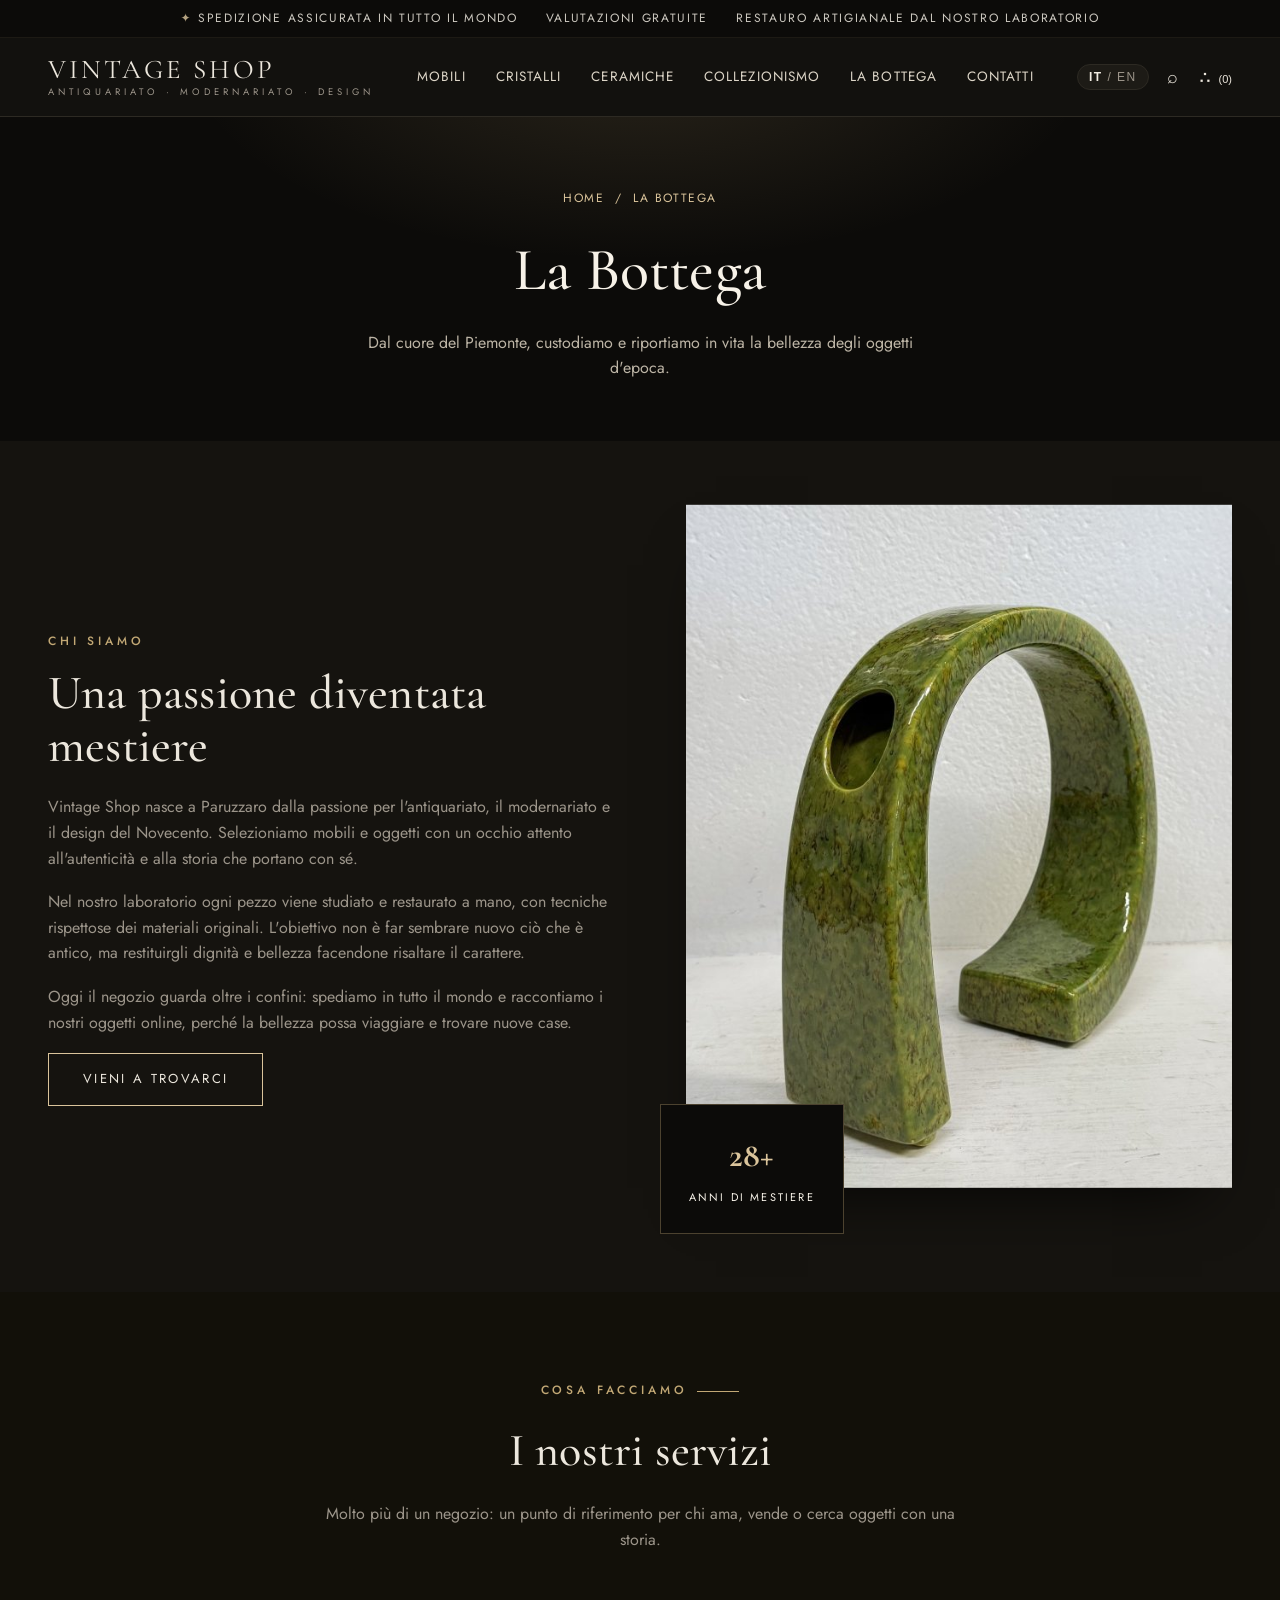
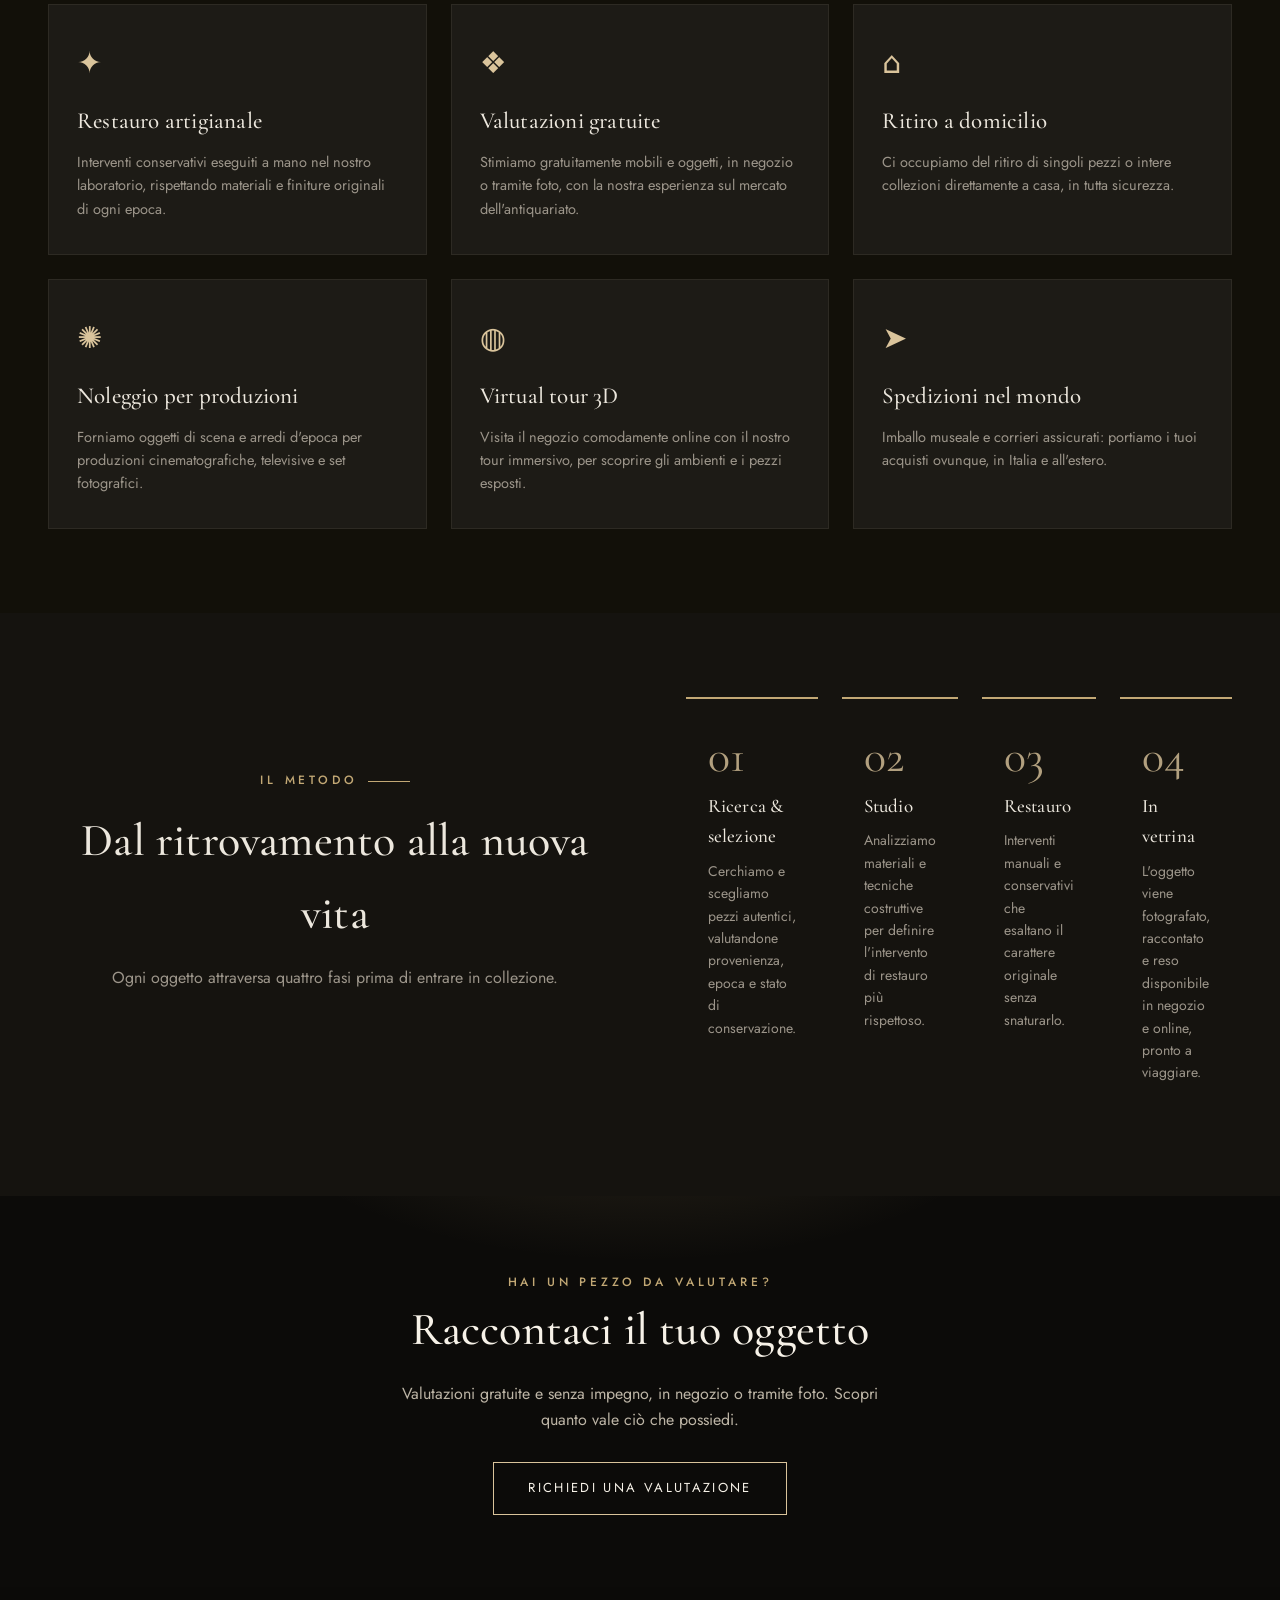
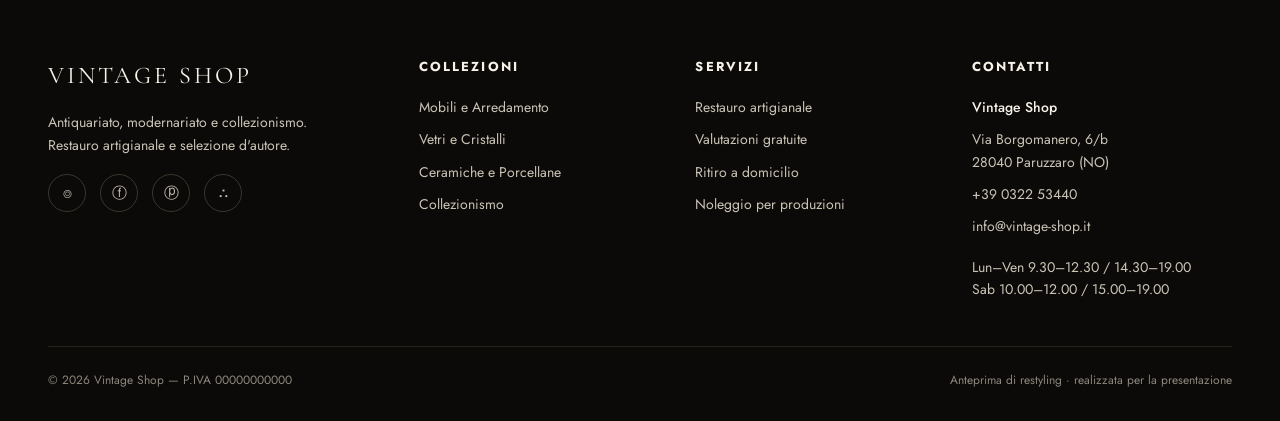
==== bottega.html @ 84ecc203 "Anteprima restyling Vintage Shop (tema Museo, catalogo per categoria, schede reali)" ====
<!DOCTYPE html>
<html lang="it">
<head>
<meta charset="UTF-8">
<meta name="viewport" content="width=device-width, initial-scale=1.0">
<title>La Bottega — Vintage Shop</title>
<meta name="description" content="La bottega di Vintage Shop a Paruzzaro: restauro artigianale, valutazioni gratuite, ritiro a domicilio, noleggio per produzioni e virtual tour 3D.">
<link rel="preconnect" href="https://fonts.googleapis.com">
<link rel="preconnect" href="https://fonts.gstatic.com" crossorigin>
<link href="https://fonts.googleapis.com/css2?family=Cormorant+Garamond:ital,wght@0,400;0,500;0,600;1,400;1,500&family=Jost:wght@300;400;500&display=swap" rel="stylesheet">
<link rel="stylesheet" href="styles.css">
</head>
<body class="theme-museo">

<div class="topbar">
  <div class="container">
    <span><span class="oro">✦</span> Spedizione assicurata in tutto il mondo</span>
    <span>Valutazioni gratuite</span>
    <span>Restauro artigianale dal nostro laboratorio</span>
  </div>
</div>

<header class="site-header">
  <div class="header-inner">
    <a class="brand" href="index.html">
      <span class="name">Vintage Shop</span>
      <span class="sub">Antiquariato · Modernariato · Design</span>
    </a>
    <nav class="nav">
      <a href="catalogo.html">Mobili</a>
      <a href="catalogo.html">Cristalli</a>
      <a href="catalogo.html">Ceramiche</a>
      <a href="catalogo.html">Collezionismo</a>
      <a href="bottega.html">La bottega</a>
      <a href="contatti.html">Contatti</a>
    </nav>
    <div class="header-actions">
      <button class="lang" title="Sito multilingua (anteprima)"><b>IT</b> / EN</button>
      <button class="icon-btn" title="Cerca">⌕</button>
      <button class="icon-btn" title="Carrello">⛬ <small style="font-size:11px">(0)</small></button>
      <button class="burger" id="burger" aria-label="Menu">☰</button>
    </div>
  </div>
  <nav class="mobile-nav" id="mobileNav">
    <a href="catalogo.html">Mobili e Arredamento</a>
    <a href="catalogo.html">Vetri e Cristalli</a>
    <a href="catalogo.html">Ceramiche</a>
    <a href="catalogo.html">Collezionismo</a>
    <a href="bottega.html">La bottega</a>
    <a href="contatti.html">Contatti</a>
  </nav>
</header>

<!-- Page hero -->
<section class="page-hero">
  <div class="container inner">
    <div class="crumbs"><a href="index.html">Home</a> &nbsp;/&nbsp; La Bottega</div>
    <h1>La Bottega</h1>
    <p>Dal cuore del Piemonte, custodiamo e riportiamo in vita la bellezza degli oggetti d'epoca.</p>
  </div>
</section>

<!-- Storytelling -->
<section class="block story">
  <div class="container">
    <div class="txt">
      <span class="eyebrow">Chi siamo</span>
      <h2>Una passione diventata mestiere</h2>
      <p>Vintage Shop nasce a Paruzzaro dalla passione per l'antiquariato, il modernariato e il design del Novecento. Selezioniamo mobili e oggetti con un occhio attento all'autenticità e alla storia che portano con sé.</p>
      <p>Nel nostro laboratorio ogni pezzo viene studiato e restaurato a mano, con tecniche rispettose dei materiali originali. L'obiettivo non è far sembrare nuovo ciò che è antico, ma restituirgli dignità e bellezza facendone risaltare il carattere.</p>
      <p>Oggi il negozio guarda oltre i confini: spediamo in tutto il mondo e raccontiamo i nostri oggetti online, perché la bellezza possa viaggiare e trovare nuove case.</p>
      <a href="contatti.html" class="btn btn-dark">Vieni a trovarci</a>
    </div>
    <div class="img-wrap">
      <img src="assets/big6.jpg" alt="Oggetto restaurato in bottega">
      <div class="badge"><b>30+</b><span>anni di mestiere</span></div>
    </div>
  </div>
</section>

<!-- Servizi -->
<section class="block">
  <div class="container">
    <div class="section-head">
      <span class="eyebrow">Cosa facciamo</span>
      <h2>I nostri servizi</h2>
      <p>Molto più di un negozio: un punto di riferimento per chi ama, vende o cerca oggetti con una storia.</p>
    </div>
    <div class="services">
      <div class="service"><div class="ic">✦</div><h3>Restauro artigianale</h3><p>Interventi conservativi eseguiti a mano nel nostro laboratorio, rispettando materiali e finiture originali di ogni epoca.</p></div>
      <div class="service"><div class="ic">❖</div><h3>Valutazioni gratuite</h3><p>Stimiamo gratuitamente mobili e oggetti, in negozio o tramite foto, con la nostra esperienza sul mercato dell'antiquariato.</p></div>
      <div class="service"><div class="ic">⌂</div><h3>Ritiro a domicilio</h3><p>Ci occupiamo del ritiro di singoli pezzi o intere collezioni direttamente a casa, in tutta sicurezza.</p></div>
      <div class="service"><div class="ic">✺</div><h3>Noleggio per produzioni</h3><p>Forniamo oggetti di scena e arredi d'epoca per produzioni cinematografiche, televisive e set fotografici.</p></div>
      <div class="service"><div class="ic">◍</div><h3>Virtual tour 3D</h3><p>Visita il negozio comodamente online con il nostro tour immersivo, per scoprire gli ambienti e i pezzi esposti.</p></div>
      <div class="service"><div class="ic">➤</div><h3>Spedizioni nel mondo</h3><p>Imballo museale e corrieri assicurati: portiamo i tuoi acquisti ovunque, in Italia e all'estero.</p></div>
    </div>
  </div>
</section>

<!-- Processo -->
<section class="block story">
  <div class="container">
    <div class="section-head">
      <span class="eyebrow">Il metodo</span>
      <h2>Dal ritrovamento alla nuova vita</h2>
      <p>Ogni oggetto attraversa quattro fasi prima di entrare in collezione.</p>
    </div>
    <div class="process">
      <div class="step-card"><div class="n">01</div><h3>Ricerca & selezione</h3><p>Cerchiamo e scegliamo pezzi autentici, valutandone provenienza, epoca e stato di conservazione.</p></div>
      <div class="step-card"><div class="n">02</div><h3>Studio</h3><p>Analizziamo materiali e tecniche costruttive per definire l'intervento di restauro più rispettoso.</p></div>
      <div class="step-card"><div class="n">03</div><h3>Restauro</h3><p>Interventi manuali e conservativi che esaltano il carattere originale senza snaturarlo.</p></div>
      <div class="step-card"><div class="n">04</div><h3>In vetrina</h3><p>L'oggetto viene fotografato, raccontato e reso disponibile in negozio e online, pronto a viaggiare.</p></div>
    </div>
  </div>
</section>

<!-- CTA -->
<section class="cta-band">
  <div class="container inner">
    <span class="eyebrow">Hai un pezzo da valutare?</span>
    <h2>Raccontaci il tuo oggetto</h2>
    <p>Valutazioni gratuite e senza impegno, in negozio o tramite foto. Scopri quanto vale ciò che possiedi.</p>
    <a href="contatti.html" class="btn">Richiedi una valutazione</a>
  </div>
</section>

<!-- Footer -->
<footer class="site-footer" id="contatti">
  <div class="container">
    <div class="footer-grid">
      <div>
        <div class="name">Vintage Shop</div>
        <p style="margin-top:16px;max-width:280px">Antiquariato, modernariato e collezionismo. Restauro artigianale e selezione d'autore.</p>
        <div class="foot-social">
          <a href="#" title="Instagram">⌾</a><a href="#" title="Facebook">ⓕ</a><a href="#" title="Pinterest">ⓟ</a><a href="#" title="eBay">⛬</a>
        </div>
      </div>
      <div>
        <h4>Collezioni</h4>
        <ul>
          <li><a href="catalogo.html">Mobili e Arredamento</a></li>
          <li><a href="catalogo.html">Vetri e Cristalli</a></li>
          <li><a href="catalogo.html">Ceramiche e Porcellane</a></li>
          <li><a href="catalogo.html">Collezionismo</a></li>
        </ul>
      </div>
      <div>
        <h4>Servizi</h4>
        <ul>
          <li><a href="bottega.html">Restauro artigianale</a></li>
          <li><a href="bottega.html">Valutazioni gratuite</a></li>
          <li><a href="bottega.html">Ritiro a domicilio</a></li>
          <li><a href="bottega.html">Noleggio per produzioni</a></li>
        </ul>
      </div>
      <div class="contact">
        <h4>Contatti</h4>
        <ul>
          <li><b>Vintage Shop</b></li>
          <li>Via Borgomanero, 6/b<br>28040 Paruzzaro (NO)</li>
          <li><a href="tel:+390322053440">+39 0322 53440</a></li>
          <li><a href="mailto:info@vintage-shop.it">info@vintage-shop.it</a></li>
          <li style="margin-top:8px">Lun–Ven 9.30–12.30 / 14.30–19.00<br>Sab 10.00–12.00 / 15.00–19.00</li>
        </ul>
      </div>
    </div>
    <div class="copyright">
      <span>© 2026 Vintage Shop — P.IVA 00000000000</span>
      <span>Anteprima di restyling · realizzata per la presentazione</span>
    </div>
  </div>
</footer>

<script src="app.js"></script>
</body>
</html>
---- styles.css ----
/* =========================================================
   Vintage Shop — Anteprima restyling (direzione: Galleria elegante)
   Palette: avorio · nero · oro  ·  Serif editoriale + sans geometrico
   ========================================================= */

:root{
  --avorio:#f7f2e8;
  --avorio-2:#efe7d6;
  --carta:#fffdf8;
  --nero:#1b1a18;
  --nero-soft:#272521;
  --oro:#a8884e;
  --oro-chiaro:#c4a875;
  --grigio:#6d685f;
  --linea:#e3dac6;
  --ombra:0 18px 50px -24px rgba(27,26,24,.35);
  --serif:"Cormorant Garamond",Georgia,"Times New Roman",serif;
  --sans:"Jost","Helvetica Neue",system-ui,sans-serif;
}

*{box-sizing:border-box;margin:0;padding:0}
html{scroll-behavior:smooth}
body{
  font-family:var(--sans);
  color:var(--nero);
  background:var(--avorio);
  line-height:1.6;
  -webkit-font-smoothing:antialiased;
}
img{display:block;max-width:100%}
a{color:inherit;text-decoration:none}
.container{max-width:1240px;margin:0 auto;padding:0 28px}

h1,h2,h3,.serif{font-family:var(--serif);font-weight:500;letter-spacing:.2px}
.eyebrow{
  font-family:var(--sans);
  font-size:12px;letter-spacing:.32em;text-transform:uppercase;
  color:var(--oro);font-weight:500;
}

/* ---------- Topbar ---------- */
.topbar{
  background:var(--nero);color:var(--avorio);
  font-size:12px;letter-spacing:.14em;text-transform:uppercase;
}
.topbar .container{display:flex;justify-content:center;gap:28px;padding-top:9px;padding-bottom:9px;flex-wrap:wrap}
.topbar span{opacity:.82}
.topbar .oro{color:var(--oro-chiaro);opacity:1}

/* ---------- Header ---------- */
.site-header{
  position:sticky;top:0;z-index:50;
  background:rgba(247,242,232,.92);
  backdrop-filter:blur(8px);
  border-bottom:1px solid var(--linea);
}
.header-inner{display:flex;align-items:center;justify-content:space-between;gap:24px;padding:18px 28px;max-width:1240px;margin:0 auto}
.brand{display:flex;flex-direction:column;line-height:1}
.brand .name{font-family:var(--serif);font-size:27px;letter-spacing:3px;text-transform:uppercase}
.brand .sub{font-size:9.5px;letter-spacing:.42em;text-transform:uppercase;color:var(--grigio);margin-top:5px}
.nav{display:flex;gap:30px}
.nav a{font-size:13.5px;letter-spacing:.08em;text-transform:uppercase;color:var(--nero-soft);padding:6px 0;position:relative}
.nav a::after{content:"";position:absolute;left:0;bottom:0;height:1px;width:0;background:var(--oro);transition:width .35s ease}
.nav a:hover::after{width:100%}
.header-actions{display:flex;align-items:center;gap:18px}
.icon-btn{background:none;border:none;cursor:pointer;font-size:18px;color:var(--nero);line-height:1}
.lang{font-size:12px;letter-spacing:.12em;border:1px solid var(--linea);border-radius:999px;padding:5px 11px;color:var(--grigio);cursor:pointer;background:var(--carta)}
.lang b{color:var(--nero)}
.burger{display:none;background:none;border:none;font-size:24px;cursor:pointer}

/* ---------- Hero ---------- */
.hero{position:relative;min-height:74vh;display:flex;align-items:center;overflow:hidden;background:var(--nero)}
.hero img{position:absolute;inset:0;width:100%;height:100%;object-fit:cover;opacity:.62}
.hero::after{content:"";position:absolute;inset:0;background:linear-gradient(90deg,rgba(15,14,12,.78) 0%,rgba(15,14,12,.35) 55%,rgba(15,14,12,.1) 100%)}
.hero-content{position:relative;z-index:2;color:var(--avorio);max-width:620px;padding:60px 28px}
.hero .eyebrow{color:var(--oro-chiaro)}
.hero h1{font-size:clamp(42px,6vw,76px);line-height:1.02;margin:18px 0 20px;font-weight:500}
.hero h1 em{font-style:italic;color:var(--oro-chiaro)}
.hero p{font-size:17px;max-width:440px;opacity:.9;margin-bottom:34px}
.btn{display:inline-block;font-size:13px;letter-spacing:.18em;text-transform:uppercase;padding:15px 34px;border:1px solid var(--oro-chiaro);color:var(--avorio);transition:.3s;cursor:pointer;background:transparent}
.btn:hover{background:var(--oro);border-color:var(--oro);color:#1b1a18}
.btn-dark{border-color:var(--nero);color:var(--nero)}
.btn-dark:hover{background:var(--nero);color:var(--avorio)}

/* ---------- Strip valori ---------- */
.values{background:var(--nero-soft);color:var(--avorio)}
.values .container{display:grid;grid-template-columns:repeat(4,1fr);gap:20px;padding:26px 28px}
.value{display:flex;align-items:center;gap:13px;justify-content:center;text-align:left}
.value .vi{font-size:24px;color:var(--oro-chiaro)}
.value b{display:block;font-size:13.5px;letter-spacing:.04em}
.value small{color:#b9b2a4;font-size:12px}

/* ---------- Section base ---------- */
section.block{padding:84px 0}
.section-head{text-align:center;max-width:640px;margin:0 auto 52px}
.section-head h2{font-size:clamp(30px,4vw,46px);margin:12px 0 14px}
.section-head p{color:var(--grigio)}

/* ---------- Categorie ---------- */
.cats{display:grid;grid-template-columns:repeat(3,1fr);gap:22px}
.cat{position:relative;overflow:hidden;aspect-ratio:4/5;background:var(--nero)}
.cat img{width:100%;height:100%;object-fit:cover;transition:transform .8s ease;opacity:.85}
.cat:hover img{transform:scale(1.07)}
.cat::after{content:"";position:absolute;inset:0;background:linear-gradient(180deg,transparent 40%,rgba(15,14,12,.8) 100%)}
.cat .label{position:absolute;left:0;right:0;bottom:0;z-index:2;padding:26px;color:var(--avorio)}
.cat .label h3{font-size:25px;letter-spacing:.5px}
.cat .label span{font-size:12px;letter-spacing:.2em;text-transform:uppercase;color:var(--oro-chiaro)}

/* ---------- Prodotti ---------- */
.products{display:grid;grid-template-columns:repeat(4,1fr);gap:26px}
.card{background:var(--carta);border:1px solid var(--linea);display:flex;flex-direction:column;transition:.35s;position:relative}
.card:hover{transform:translateY(-5px);box-shadow:var(--ombra)}
.card .ph{position:relative;aspect-ratio:1/1;overflow:hidden;background:#fff}
.card .ph img{width:100%;height:100%;object-fit:contain;padding:14px;transition:transform .6s ease}
.card:hover .ph img{transform:scale(1.05)}
.tag{position:absolute;top:12px;left:12px;background:var(--nero);color:var(--avorio);font-size:10.5px;letter-spacing:.16em;text-transform:uppercase;padding:5px 10px;z-index:2}
.tag.sale{background:var(--oro)}
.card .body{padding:18px 18px 22px;display:flex;flex-direction:column;gap:9px;flex:1}
.card .cat-name{font-size:11px;letter-spacing:.18em;text-transform:uppercase;color:var(--oro)}
.card h3{font-size:18.5px;line-height:1.25;font-weight:500;min-height:46px}
.card .price{margin-top:auto;display:flex;align-items:baseline;gap:10px}
.card .price .now{font-family:var(--serif);font-size:23px;color:var(--nero)}
.card .price .was{font-size:14px;color:#b3a98f;text-decoration:line-through}
.card .add{margin-top:6px;font-size:12px;letter-spacing:.16em;text-transform:uppercase;color:var(--nero);border-bottom:1px solid var(--oro);align-self:flex-start;padding-bottom:3px;cursor:pointer}
.card .add:hover{color:var(--oro)}

/* ---------- Storytelling ---------- */
.story{background:var(--avorio-2)}
.story .container{display:grid;grid-template-columns:1.05fr 1fr;gap:64px;align-items:center}
.story .txt h2{font-size:clamp(30px,4vw,48px);margin:14px 0 22px;line-height:1.1}
.story .txt p{color:var(--grigio);margin-bottom:18px;font-size:16px}
.story .img-wrap{position:relative}
.story .img-wrap img{width:100%;aspect-ratio:4/5;object-fit:cover;box-shadow:var(--ombra)}
.story .badge{position:absolute;bottom:-26px;left:-26px;background:var(--nero);color:var(--avorio);padding:24px 28px;text-align:center}
.story .badge b{font-family:var(--serif);font-size:34px;display:block;color:var(--oro-chiaro)}
.story .badge span{font-size:11px;letter-spacing:.2em;text-transform:uppercase}

/* ---------- Social / global ---------- */
.social{background:var(--nero);color:var(--avorio);text-align:center}
.social h2{font-size:clamp(28px,3.5vw,42px);margin:12px 0 10px}
.social .lead{color:#c3bba c;color:#bdb5a6;max-width:560px;margin:0 auto 40px}
.ig-grid{display:grid;grid-template-columns:repeat(6,1fr);gap:10px;margin-top:8px}
.ig-grid .ig{aspect-ratio:1/1;overflow:hidden;position:relative;background:#222}
.ig-grid .ig img{width:100%;height:100%;object-fit:cover;opacity:.9;transition:.4s}
.ig-grid .ig:hover img{opacity:1;transform:scale(1.06)}
.ig-grid .ig::after{content:"\f16d";font-family:sans-serif;content:"⌖";position:absolute;inset:0;display:flex;align-items:center;justify-content:center;color:#fff;opacity:0;transition:.3s;font-size:22px}
.ig-grid .ig:hover::after{opacity:.9}
.social .handle{margin-top:34px;font-size:13px;letter-spacing:.2em;text-transform:uppercase;color:var(--oro-chiaro)}

/* ---------- Newsletter ---------- */
.news{background:var(--avorio-2);text-align:center}
.news h2{font-size:clamp(26px,3vw,40px);margin-bottom:12px}
.news p{color:var(--grigio);margin-bottom:26px}
.news form{display:flex;max-width:460px;margin:0 auto;gap:0}
.news input{flex:1;border:1px solid var(--linea);background:var(--carta);padding:15px 18px;font-family:var(--sans);font-size:14px}
.news button{border:1px solid var(--nero);background:var(--nero);color:var(--avorio);padding:0 26px;font-size:12px;letter-spacing:.16em;text-transform:uppercase;cursor:pointer}

/* ---------- Footer ---------- */
.site-footer{background:var(--nero);color:#cbc4b6;padding:70px 0 30px;font-size:14px}
.footer-grid{display:grid;grid-template-columns:1.4fr 1fr 1fr 1.1fr;gap:40px;padding-bottom:46px;border-bottom:1px solid #34312b}
.site-footer .name{font-family:var(--serif);font-size:24px;letter-spacing:3px;text-transform:uppercase;color:var(--avorio)}
.site-footer h4{color:var(--avorio);font-size:13px;letter-spacing:.16em;text-transform:uppercase;margin-bottom:18px;font-family:var(--sans)}
.site-footer ul{list-style:none;display:flex;flex-direction:column;gap:10px}
.site-footer a:hover{color:var(--oro-chiaro)}
.site-footer .contact b{color:var(--avorio);font-weight:500}
.foot-social{display:flex;gap:14px;margin-top:18px}
.foot-social a{width:38px;height:38px;border:1px solid #3d3a33;display:flex;align-items:center;justify-content:center;border-radius:50%;font-size:15px}
.foot-social a:hover{border-color:var(--oro);color:var(--oro-chiaro)}
.copyright{padding-top:24px;display:flex;justify-content:space-between;flex-wrap:wrap;gap:10px;font-size:12px;color:#8d877c}

/* ---------- Mobile menu ---------- */
.mobile-nav{display:none;flex-direction:column;background:var(--avorio);border-bottom:1px solid var(--linea)}
.mobile-nav a{padding:14px 28px;border-top:1px solid var(--linea);text-transform:uppercase;font-size:14px;letter-spacing:.08em}
.mobile-nav.open{display:flex}

/* ---------- Responsive ---------- */
@media(max-width:1024px){
  .products{grid-template-columns:repeat(2,1fr)}
  .ig-grid{grid-template-columns:repeat(3,1fr)}
  .footer-grid{grid-template-columns:1fr 1fr}
}
@media(max-width:860px){
  .nav,.header-actions .lang{display:none}
  .burger{display:block}
  .values .container{grid-template-columns:1fr 1fr;gap:18px}
  .cats{grid-template-columns:1fr 1fr}
  .story .container{grid-template-columns:1fr;gap:48px}
  .story .badge{left:auto;right:18px;bottom:18px}
}
/* =========================================================
   Livello animazioni / micro-interazioni
   ========================================================= */

/* Reveal allo scroll */
.reveal{opacity:0;transform:translateY(28px);transition:opacity .85s cubic-bezier(.2,.7,.2,1),transform .85s cubic-bezier(.2,.7,.2,1)}
.reveal.is-visible{opacity:1;transform:none}

/* Header dinamico allo scroll */
.site-header{transition:background .4s ease,box-shadow .4s ease}
.site-header.scrolled{background:rgba(247,242,232,.97);box-shadow:0 10px 30px -22px rgba(27,26,24,.5)}
.site-header .header-inner{transition:padding .4s ease}
.site-header.scrolled .header-inner{padding-top:12px;padding-bottom:12px}
.site-header.scrolled .brand .name{font-size:23px;transition:font-size .4s ease}

/* Hero: ken-burns sull'immagine + entrata in scena del testo */
.hero img{transform-origin:60% 50%;animation:kenburns 20s ease-out forwards}
@keyframes kenburns{from{transform:scale(1.12)}to{transform:scale(1)}}
.hero-content>*{opacity:0;transform:translateY(22px);animation:heroIn .95s cubic-bezier(.2,.7,.2,1) forwards}
.hero-content>.eyebrow{animation-delay:.15s}
.hero-content>h1{animation-delay:.3s}
.hero-content>p{animation-delay:.5s}
.hero-content>.btn{animation-delay:.68s}
@keyframes heroIn{to{opacity:1;transform:none}}

/* Bottoni: leggero sollevamento */
.btn{transition:background .3s,border-color .3s,color .3s,transform .3s,box-shadow .3s}
.btn:hover{transform:translateY(-2px);box-shadow:0 12px 24px -16px rgba(27,26,24,.6)}

/* Eyebrow: lineetta animata accanto al testo */
.section-head .eyebrow::after{content:"";display:inline-block;width:0;height:1px;background:var(--oro);vertical-align:middle;margin-left:10px;transition:width .9s ease .2s}
.section-head.is-visible .eyebrow::after{width:42px}

/* Card prezzo: micro-glow al hover gestito da .card già presente */
.card .ph img{will-change:transform}

/* Pulsante torna su */
.to-top{position:fixed;right:22px;bottom:22px;width:46px;height:46px;border-radius:50%;background:var(--nero);color:var(--avorio);border:1px solid var(--oro);display:flex;align-items:center;justify-content:center;font-size:18px;cursor:pointer;opacity:0;transform:translateY(14px) scale(.9);pointer-events:none;transition:.35s;z-index:60}
.to-top.show{opacity:1;transform:none;pointer-events:auto}
.to-top:hover{background:var(--oro);color:var(--nero)}

/* Topbar: leggero pulsare del simbolo oro */
.topbar .oro{animation:pulse 2.6s ease-in-out infinite}
@keyframes pulse{0%,100%{opacity:1}50%{opacity:.45}}

/* Immagine storytelling: parallax leggero gestito via JS (--py) */
.story .img-wrap img{transition:transform .2s ease-out}

@media(prefers-reduced-motion:reduce){
  .reveal{opacity:1!important;transform:none!important}
  .hero img{animation:none}
  .hero-content>*{opacity:1;transform:none;animation:none}
  .topbar .oro{animation:none}
}

@media(max-width:560px){
  .container{padding:0 18px}
  .header-inner{padding:14px 18px}
  .products{grid-template-columns:1fr 1fr;gap:14px}
  .card h3{font-size:15.5px;min-height:40px}
  .cats{grid-template-columns:1fr}
  .values .container{grid-template-columns:1fr 1fr}
  .footer-grid{grid-template-columns:1fr}
  section.block{padding:60px 0}
  .news form{flex-direction:column;gap:10px}
  .news button{padding:14px}
}

/* =========================================================
   DIREZIONI ALTERNATIVE (tema cambiabile dallo switcher)
   Default = Galleria elegante (:root). Le altre due qui sotto.
   ========================================================= */

/* ---------- B) Caldo artigianale ---------- */
/* Crema · terracotta · verde bosco — atmosfera materica e di fiducia */
body.theme-caldo{
  --avorio:#f4eee1; --avorio-2:#ece1cf; --carta:#fffaf0;
  --nero:#2c2521; --nero-soft:#372e27;
  --oro:#b15f3c; --oro-chiaro:#d2895d;
  --grigio:#71665a; --linea:#e6dac6;
  background:
    radial-gradient(circle at 18% 8%, rgba(177,95,60,.06), transparent 42%),
    radial-gradient(circle at 82% 72%, rgba(60,75,58,.06), transparent 46%),
    #f4eee1;
}
body.theme-caldo .topbar{background:#3c4b3a}      /* verde bosco */
body.theme-caldo .topbar .oro{color:#e7b98f}
body.theme-caldo .story .badge b{color:#e7b98f}

/* ---------- C) Museo moderno ---------- */
/* Antracite · bianco · ottone — premium, oggetti illuminati su fondo scuro.
   NB: --avorio resta CHIARO (è il "testo su scuro"); cambiano i fondi. */
body.theme-museo{
  --avorio-2:#191713; --carta:#1d1b16;
  --nero:#0c0b09; --nero-soft:#15130f;
  --oro:#c2a875; --oro-chiaro:#dac49b;
  --grigio:#9c958a; --linea:#2d2a23;
  background:#131210; color:#ece7dd;
}
body.theme-museo .site-header{background:rgba(19,18,16,.86)}
body.theme-museo .site-header.scrolled{background:rgba(19,18,16,.97);box-shadow:0 12px 34px -22px #000}
body.theme-museo .mobile-nav{background:#15140f}
body.theme-museo .nav a{color:#ddd6c8}
body.theme-museo .icon-btn{color:#ece7dd}
body.theme-museo .lang b{color:#f2ede3}
body.theme-museo .card .price .now{color:#f2ede3}
body.theme-museo .card .add{color:#ece7dd}
body.theme-museo .btn-dark{border-color:var(--oro-chiaro);color:#ece7dd}
body.theme-museo .btn-dark:hover{background:var(--oro);color:#1b1a18}
body.theme-museo .news input{color:#ece7dd}
body.theme-museo .lead-txt,
body.theme-museo .trust,
body.theme-museo .acc-body p{color:#b8b1a4}
body.theme-museo .qty{border-color:#4a463d}
body.theme-museo .qty input{background:transparent;color:#ece7dd}

/* ---------- Switcher dei temi ---------- */
.theme-switch{
  position:fixed;left:18px;bottom:18px;z-index:70;
  display:flex;align-items:center;gap:4px;
  background:rgba(20,19,16,.86);backdrop-filter:blur(7px);
  padding:6px 8px;border-radius:999px;border:1px solid rgba(255,255,255,.14);
  box-shadow:0 14px 36px -18px rgba(0,0,0,.7);
}
.theme-switch .ts-label{color:#dac49b;font-size:10px;letter-spacing:.16em;text-transform:uppercase;padding:0 8px 0 6px}
.theme-switch button{
  border:none;cursor:pointer;font-family:var(--sans);font-size:11.5px;letter-spacing:.05em;
  color:#e8e2d6;background:transparent;padding:7px 13px;border-radius:999px;transition:.25s;
}
.theme-switch button:hover{color:#fff}
.theme-switch button.active{background:var(--oro);color:#1b1a18}
@media(max-width:600px){
  .theme-switch{left:50%;transform:translateX(-50%);bottom:14px}
  .theme-switch .ts-label{display:none}
  .theme-switch button{padding:8px 12px}
}

/* =========================================================
   RIFINITURE — Museo moderno (direzione definitiva)
   ========================================================= */
body.theme-museo{
  background:
    radial-gradient(1100px 560px at 72% -8%, rgba(194,168,117,.10), transparent 60%),
    radial-gradient(820px 460px at -5% 105%, rgba(194,168,117,.06), transparent 55%),
    #121009;
}
body.theme-museo .topbar{background:#0c0b09;border-bottom:1px solid #1d1a14}
/* Hero più profondo e cinematografico */
body.theme-museo .hero{background:#0b0a08}
body.theme-museo .hero::after{background:linear-gradient(90deg,rgba(7,6,5,.92) 0%,rgba(7,6,5,.55) 52%,rgba(7,6,5,.2) 100%)}
body.theme-museo .hero img{opacity:.55}
/* Prodotti "illuminati": foto su piedistallo chiaro, bordo ottone all'hover */
body.theme-museo .card{background:linear-gradient(180deg,#201d17,#191712);border-color:#2a2620}
body.theme-museo .card .ph{background:radial-gradient(circle at 50% 36%,#fcf9f2 0%,#efe9db 68%,#e2dac9 100%)}
body.theme-museo .card:hover{border-color:var(--oro);box-shadow:0 28px 54px -30px rgba(0,0,0,.85),0 0 0 1px rgba(194,168,117,.22)}
body.theme-museo .card .price .now,
body.theme-museo .pdp-price .now{color:#ecd9ad}
body.theme-museo .tag{background:rgba(12,11,9,.85);border:1px solid rgba(194,168,117,.45)}
body.theme-museo .tag.sale{background:var(--oro);border-color:var(--oro)}
/* Categorie e griglie con sottile cornice ottone */
body.theme-museo .cat{border:1px solid #2a2620}
body.theme-museo .ig-grid .ig{border:1px solid #2a2620}
body.theme-museo .values{background:#0d0c0a;border-top:1px solid #221f19;border-bottom:1px solid #221f19}
body.theme-museo .social{background:#0b0a08}
body.theme-museo .news{background:#15130f}
body.theme-museo .news input{background:#1c1a15;border-color:#2d2a22}
body.theme-museo .story{background:#15130f}
body.theme-museo .story .img-wrap img{box-shadow:0 30px 60px -30px rgba(0,0,0,.85)}
body.theme-museo .story .badge{border:1px solid rgba(194,168,117,.35)}
body.theme-museo .site-footer{background:#0b0a08}
body.theme-museo .footer-grid{border-bottom-color:#262219}
body.theme-museo .foot-social a{border-color:#3a362d}
/* Scheda prodotto: piedistallo illuminato anche nella gallery */
body.theme-museo .gallery .main{background:radial-gradient(circle at 50% 34%,#fcf9f2,#e9e2d3);border-color:#2a2620}
body.theme-museo .thumbs button{background:#1c1a15;border-color:#2d2a22}
body.theme-museo .thumbs button.active{border-color:var(--oro)}
body.theme-museo .wish{background:#1c1a15;border-color:#2d2a22;color:#ece7dd}

/* =========================================================
   COMPONENTI PAGINE INTERNE (catalogo / bottega / contatti)
   Usano le variabili del tema → si adattano da soli al Museo.
   ========================================================= */
.page-hero{position:relative;background:var(--nero);color:var(--avorio);padding:72px 0 60px;overflow:hidden;text-align:center}
.page-hero::before{content:"";position:absolute;inset:0;background:radial-gradient(700px 320px at 50% -20%,rgba(194,168,117,.16),transparent 65%)}
.page-hero .inner{position:relative;z-index:2}
.page-hero h1{font-size:clamp(36px,5vw,60px);margin:14px 0 12px;font-weight:500}
.page-hero p{color:#bdb5a6;max-width:560px;margin:0 auto}
.crumbs{font-size:12px;letter-spacing:.12em;text-transform:uppercase;color:var(--oro-chiaro)}
.crumbs a:hover{color:#fff}

/* Toolbar catalogo */
.toolbar{display:flex;justify-content:space-between;align-items:center;gap:18px;padding:26px 0;border-bottom:1px solid var(--linea);flex-wrap:wrap}
.toolbar .count{font-size:13px;letter-spacing:.04em;color:var(--grigio)}
.toolbar select{font-family:var(--sans);font-size:13px;padding:10px 14px;background:var(--carta);color:inherit;border:1px solid var(--linea);cursor:pointer}

/* Layout catalogo */
.catalog{display:grid;grid-template-columns:262px 1fr;gap:42px;padding:40px 0 80px;align-items:start}
.filters{position:sticky;top:104px;display:flex;flex-direction:column;gap:30px}
.filter-group h4{font-size:12px;letter-spacing:.18em;text-transform:uppercase;color:var(--oro);margin-bottom:14px}
.filter-group label{display:flex;align-items:center;gap:10px;font-size:14px;color:inherit;padding:6px 0;cursor:pointer;color:var(--grigio)}
.filter-group label:hover{color:inherit}
.filter-group input[type=checkbox]{accent-color:var(--oro);width:15px;height:15px}
.range{display:flex;align-items:center;gap:10px;font-size:13px;color:var(--grigio)}
.range input{width:100%;accent-color:var(--oro)}
.chip-row{display:flex;flex-wrap:wrap;gap:8px}
.chip{font-size:12px;letter-spacing:.04em;padding:7px 13px;border:1px solid var(--linea);border-radius:999px;cursor:pointer;transition:.25s;background:var(--carta)}
.chip:hover,.chip.on{border-color:var(--oro);color:var(--oro)}
.filter-toggle{display:none}

/* Paginazione */
.pagination{display:flex;justify-content:center;gap:8px;margin-top:54px}
.pagination a{width:42px;height:42px;display:flex;align-items:center;justify-content:center;border:1px solid var(--linea);font-size:14px;transition:.25s;background:var(--carta)}
.pagination a:hover,.pagination a.on{background:var(--oro);border-color:var(--oro);color:#1b1a18}

/* Servizi (bottega) */
.services{display:grid;grid-template-columns:repeat(3,1fr);gap:24px}
.service{background:var(--carta);border:1px solid var(--linea);padding:34px 28px;transition:.35s}
.service:hover{transform:translateY(-5px);border-color:var(--oro);box-shadow:var(--ombra)}
.service .ic{font-size:30px;color:var(--oro-chiaro);margin-bottom:16px}
.service h3{font-size:23px;margin-bottom:10px;font-weight:500}
.service p{color:var(--grigio);font-size:14.5px}

/* Processo (steps numerati) */
.process{display:grid;grid-template-columns:repeat(4,1fr);gap:24px;counter-reset:step}
.step-card{position:relative;padding:34px 22px 28px;border-top:2px solid var(--oro)}
.step-card .n{font-family:var(--serif);font-size:46px;color:var(--oro-chiaro);line-height:1;opacity:.8}
.step-card h3{font-size:19px;margin:12px 0 8px;font-weight:500}
.step-card p{color:var(--grigio);font-size:14px}

/* Banda CTA */
.cta-band{background:var(--nero);color:var(--avorio);text-align:center;padding:72px 0;position:relative;overflow:hidden}
.cta-band::before{content:"";position:absolute;inset:0;background:radial-gradient(620px 280px at 50% -30%,rgba(194,168,117,.18),transparent 65%)}
.cta-band .inner{position:relative;z-index:2}
.cta-band h2{font-size:clamp(28px,4vw,46px);margin-bottom:14px}
.cta-band p{color:#bdb5a6;max-width:520px;margin:0 auto 30px}

/* Contatti */
.contact-grid{display:grid;grid-template-columns:1fr 1.1fr;gap:56px;padding:60px 0 30px;align-items:start}
.info-block{display:flex;flex-direction:column;gap:26px}
.info-item{display:flex;gap:16px;align-items:flex-start}
.info-item .ic{font-size:20px;color:var(--oro-chiaro);margin-top:3px;min-width:24px;text-align:center}
.info-item h4{font-size:12px;letter-spacing:.16em;text-transform:uppercase;color:var(--oro);margin-bottom:5px}
.info-item p{color:var(--grigio);font-size:15px;line-height:1.5}
.contact-form{background:var(--carta);border:1px solid var(--linea);padding:34px}
.field{margin-bottom:18px}
.field label{display:block;font-size:12px;letter-spacing:.1em;text-transform:uppercase;color:var(--grigio);margin-bottom:7px}
.field input,.field textarea{width:100%;font-family:var(--sans);font-size:15px;padding:13px 15px;background:transparent;border:1px solid var(--linea);color:inherit}
.field input:focus,.field textarea:focus{outline:none;border-color:var(--oro)}
.field textarea{min-height:130px;resize:vertical}
.map{width:100%;height:380px;border:1px solid var(--linea);filter:grayscale(.3) contrast(.95)}
body.theme-museo .map{filter:grayscale(.5) invert(.9) hue-rotate(180deg) contrast(.85)}

@media(max-width:980px){
  .catalog{grid-template-columns:1fr;gap:0}
  .filters{position:static;flex-direction:row;flex-wrap:wrap;gap:22px 30px;padding:22px;border:1px solid var(--linea);margin-bottom:8px;display:none}
  .filters.open{display:flex}
  .filter-toggle{display:inline-block;margin:18px 0 0;border:1px solid var(--nero);background:none;color:inherit;padding:12px 20px;font-size:12px;letter-spacing:.14em;text-transform:uppercase;cursor:pointer}
  .services{grid-template-columns:1fr 1fr}
  .process{grid-template-columns:1fr 1fr}
  .contact-grid{grid-template-columns:1fr;gap:36px}
}
@media(max-width:560px){
  .services{grid-template-columns:1fr}
  .process{grid-template-columns:1fr}
}
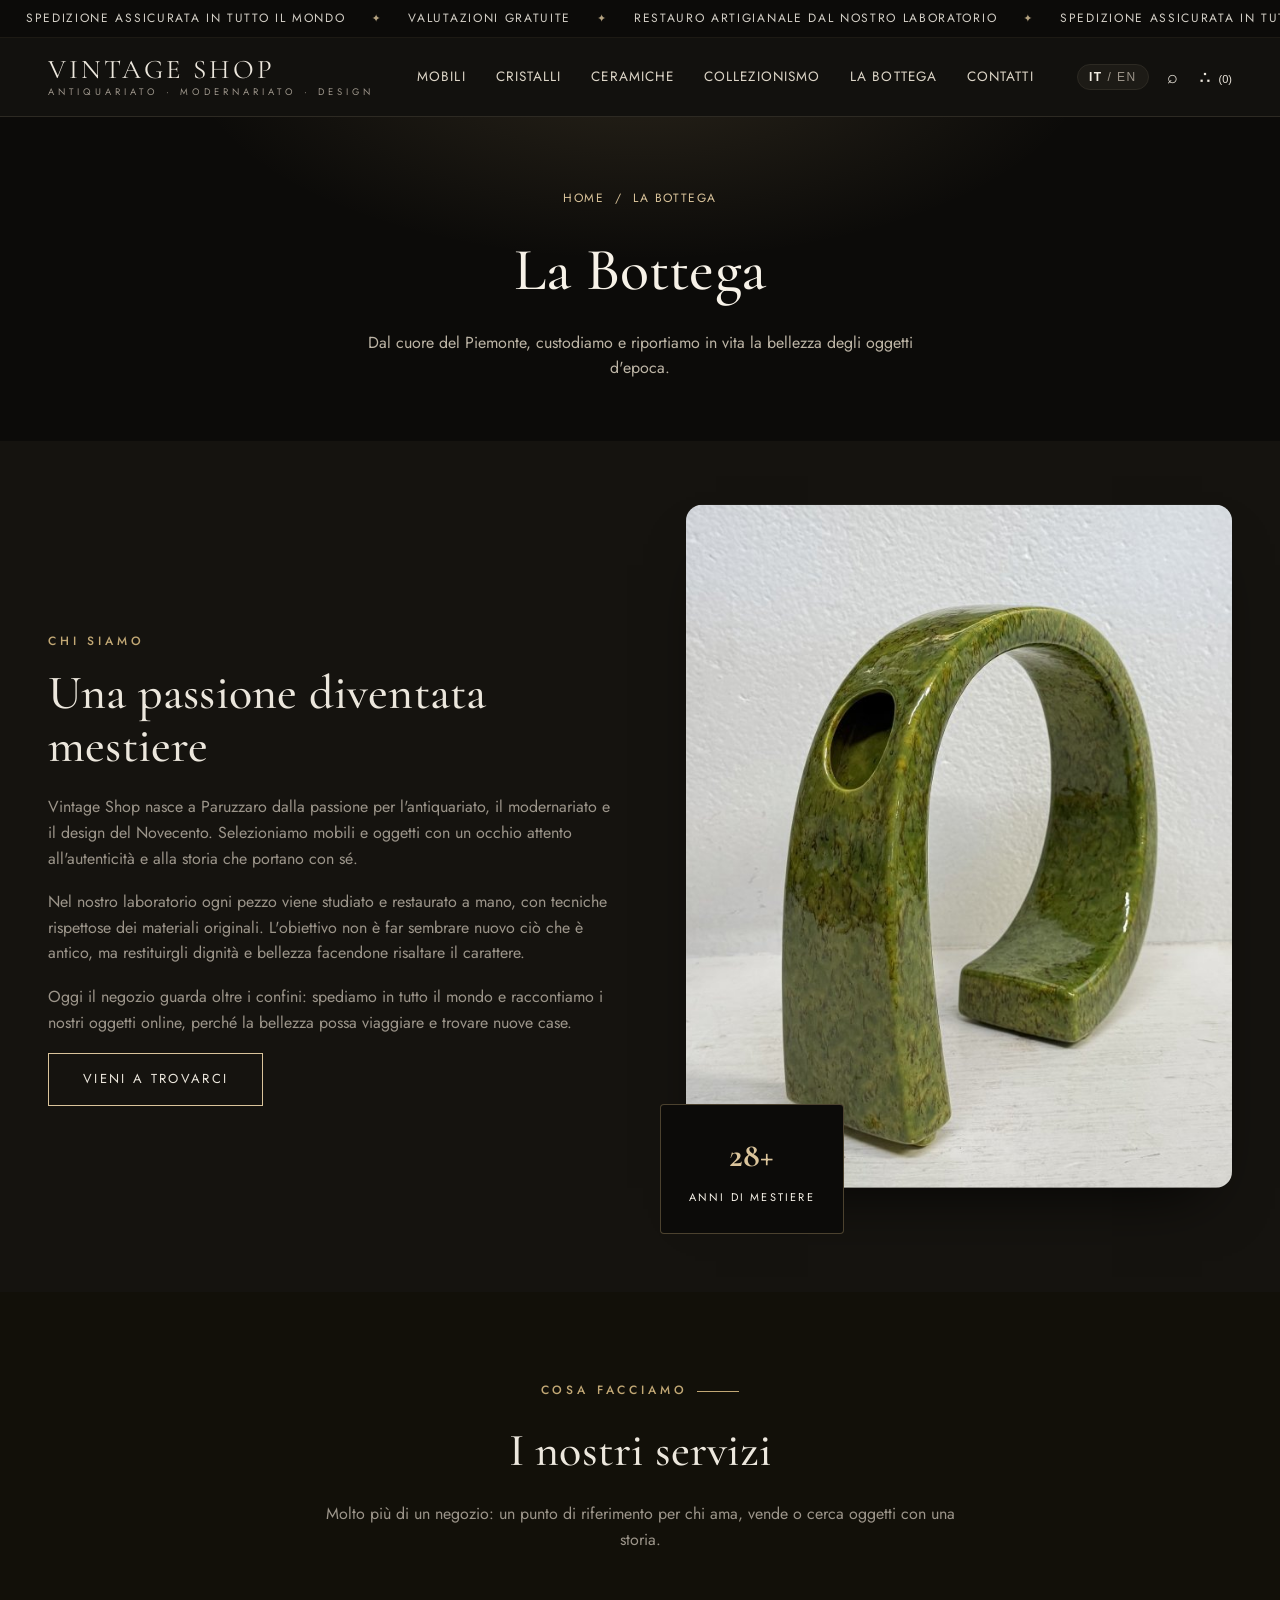
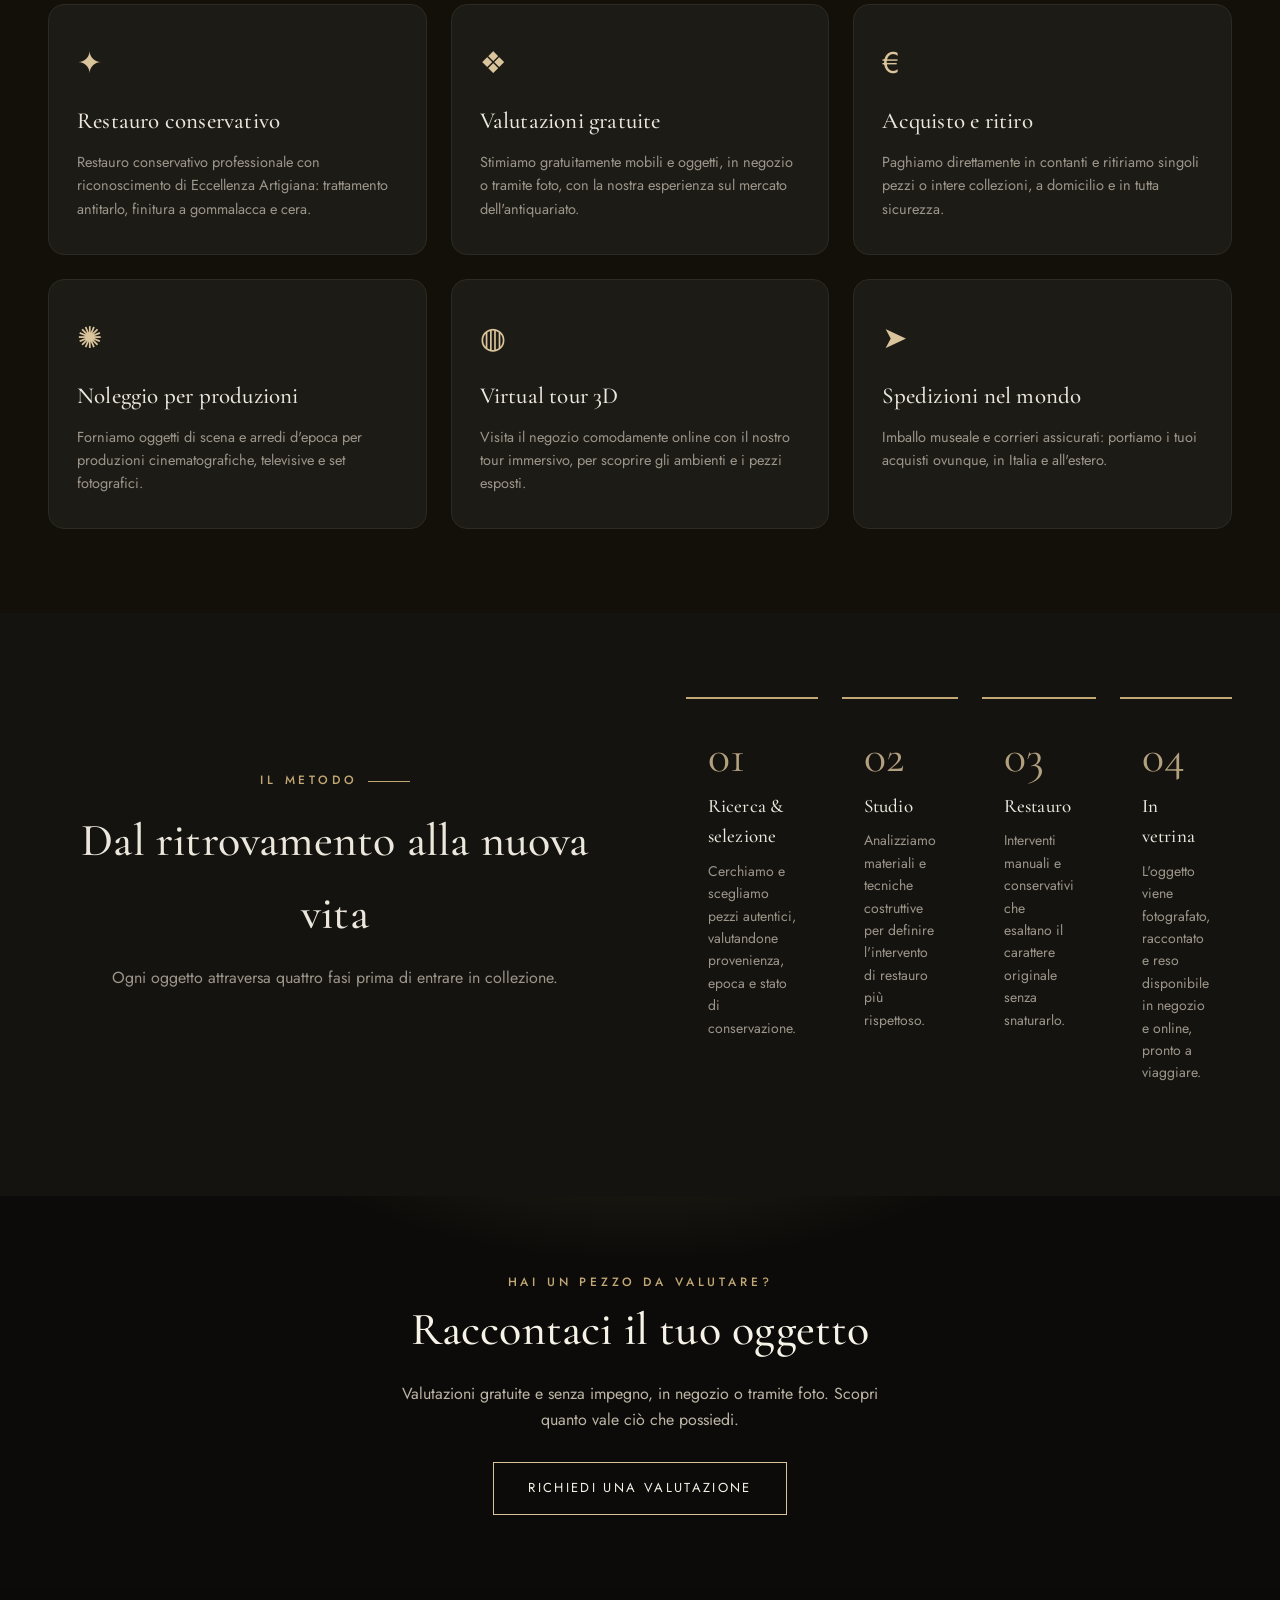
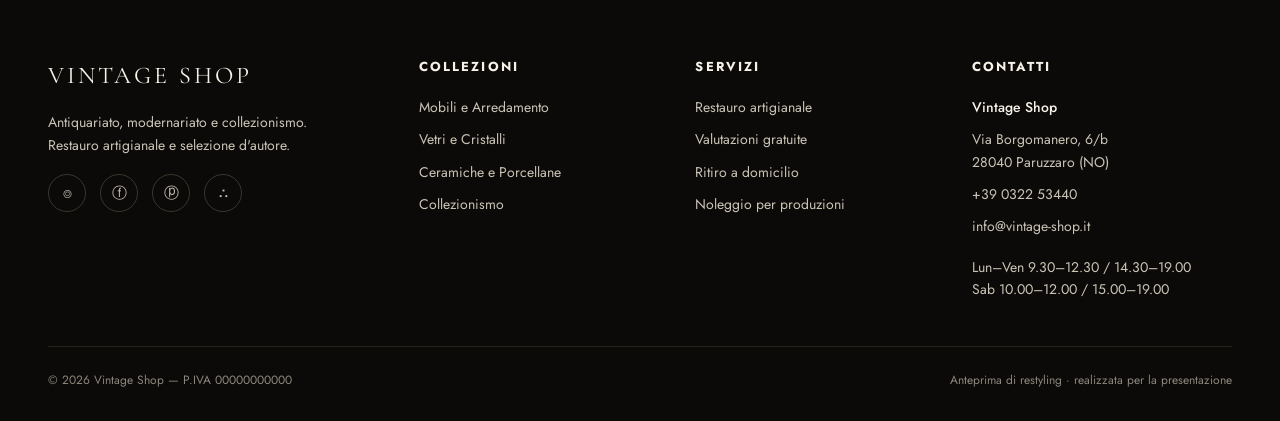
==== commit b202ca09: "Sezione 'I nostri servizi' in home (testi reali) + immagini con angoli arrotondati" ====
--- a/bottega.html
+++ b/bottega.html
@@ -87,9 +87,9 @@
       <p>Molto più di un negozio: un punto di riferimento per chi ama, vende o cerca oggetti con una storia.</p>
     </div>
     <div class="services">
-      <div class="service"><div class="ic">✦</div><h3>Restauro artigianale</h3><p>Interventi conservativi eseguiti a mano nel nostro laboratorio, rispettando materiali e finiture originali di ogni epoca.</p></div>
+      <div class="service"><div class="ic">✦</div><h3>Restauro conservativo</h3><p>Restauro conservativo professionale con riconoscimento di Eccellenza Artigiana: trattamento antitarlo, finitura a gommalacca e cera.</p></div>
       <div class="service"><div class="ic">❖</div><h3>Valutazioni gratuite</h3><p>Stimiamo gratuitamente mobili e oggetti, in negozio o tramite foto, con la nostra esperienza sul mercato dell'antiquariato.</p></div>
-      <div class="service"><div class="ic">⌂</div><h3>Ritiro a domicilio</h3><p>Ci occupiamo del ritiro di singoli pezzi o intere collezioni direttamente a casa, in tutta sicurezza.</p></div>
+      <div class="service"><div class="ic">€</div><h3>Acquisto e ritiro</h3><p>Paghiamo direttamente in contanti e ritiriamo singoli pezzi o intere collezioni, a domicilio e in tutta sicurezza.</p></div>
       <div class="service"><div class="ic">✺</div><h3>Noleggio per produzioni</h3><p>Forniamo oggetti di scena e arredi d'epoca per produzioni cinematografiche, televisive e set fotografici.</p></div>
       <div class="service"><div class="ic">◍</div><h3>Virtual tour 3D</h3><p>Visita il negozio comodamente online con il nostro tour immersivo, per scoprire gli ambienti e i pezzi esposti.</p></div>
       <div class="service"><div class="ic">➤</div><h3>Spedizioni nel mondo</h3><p>Imballo museale e corrieri assicurati: portiamo i tuoi acquisti ovunque, in Italia e all'estero.</p></div>
--- a/styles.css
+++ b/styles.css
@@ -231,6 +231,32 @@
 /* Topbar: leggero pulsare del simbolo oro */
 .topbar .oro{animation:pulse 2.6s ease-in-out infinite}
 @keyframes pulse{0%,100%{opacity:1}50%{opacity:.45}}
+
+/* Topbar scorrevole (marquee) — costruita da app.js */
+.topbar.is-marquee{padding:0;overflow:hidden}
+.topbar.is-marquee .marq{overflow:hidden;width:100%}
+.topbar.is-marquee .marq-track{display:inline-flex;align-items:center;white-space:nowrap;padding:9px 0;will-change:transform;animation:marquee 30s linear infinite}
+.topbar.is-marquee .marq:hover .marq-track{animation-play-state:paused}
+.topbar.is-marquee .ti{padding:0 26px;opacity:.85}
+.topbar.is-marquee .sep{color:var(--oro-chiaro);font-size:11px}
+@keyframes marquee{from{transform:translateX(0)}to{transform:translateX(-50%)}}
+
+/* =========================================================
+   Immagini con angoli arrotondati (in armonia col tema)
+   ========================================================= */
+.card{border-radius:14px;overflow:hidden}
+.cat{border-radius:16px}
+.story .img-wrap img{border-radius:16px}
+.gallery .main{border-radius:16px}
+.thumbs button{border-radius:9px}
+.ig-grid .ig{border-radius:12px}
+.service{border-radius:16px}
+.contact-form{border-radius:16px}
+.map{border-radius:16px}
+.hero{border-radius:0 0 22px 22px}
+.story .badge{border-radius:4px}
+/* Griglia servizi a 4 colonne (solo desktop ampio) */
+@media(min-width:981px){ .services.s4{grid-template-columns:repeat(4,1fr)} }
 
 /* Immagine storytelling: parallax leggero gestito via JS (--py) */
 .story .img-wrap img{transition:transform .2s ease-out}
